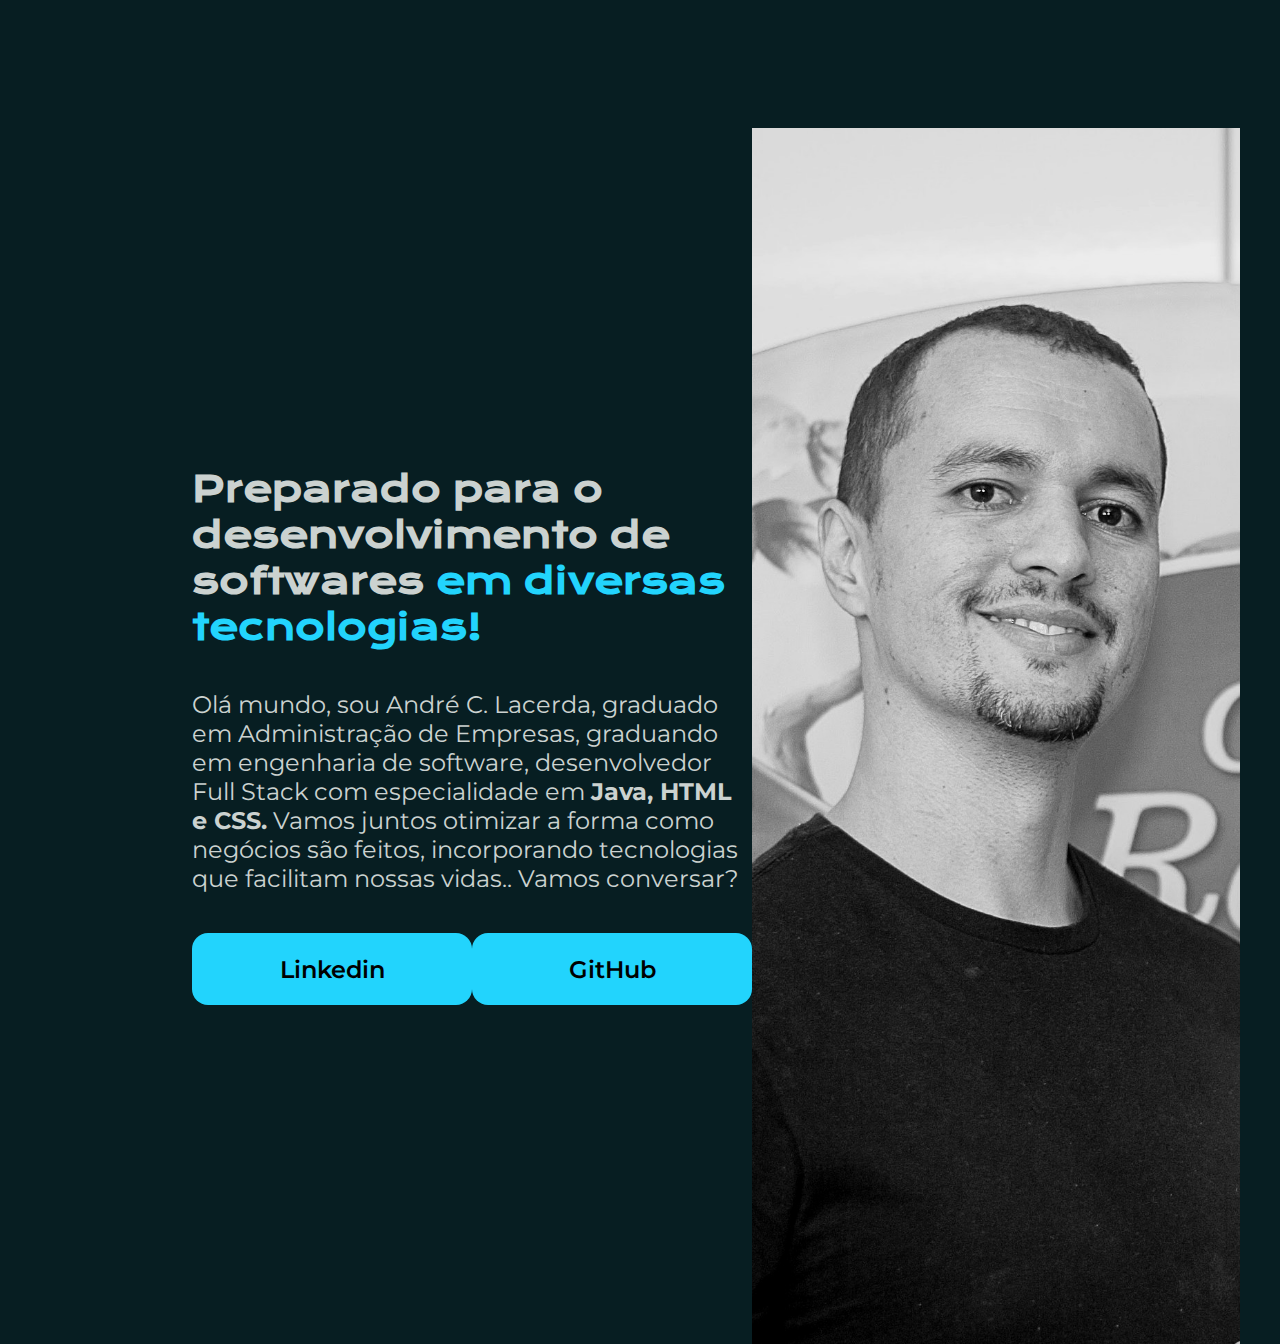
==== index.html @ c035c470 "my repository" ====
<!DOCTYPE html>
<html lang="pt-br">
<head>
    <meta charset="UTF-8">
    <meta name="viewport" content="width=device-width, initial-scale=1.0">
    <title>Portfolio</title>
    <link rel="stylesheet" href="style.css">
</head>
<body>
    <header></header>
    <main class="apresentacao">
        <section class="apresentacao__conteudo">
            <h1 class="apresentacao__conteudo__titulo">Preparado para o desenvolvimento de softwares <strong class="titulo-destaque">em diversas tecnologias!</strong></h1>
            <p class="apresentacao__conteudo__texto">Olá mundo, sou André C. Lacerda, graduado em Administração de Empresas, graduando em engenharia de software, desenvolvedor Full Stack com especialidade em <strong>Java, HTML e CSS.</strong> Vamos juntos otimizar a forma como negócios são feitos, incorporando tecnologias que facilitam nossas vidas.. Vamos conversar?</p>
            <div class="apresentacao__links">
                <a class="apresentacao__links__link" href="https://www.linkedin.com/in/-dev-andrelacerda/">Linkedin</a>
                <a class="apresentacao__links__link" href="https://github.com/andrecordeirol">GitHub</a>
            </div>
        </section>
        <img class="foto" src="andre.jpg" alt="Foto do André">

        
    </main>
    <footer></footer>
    
</body>
</html>
---- style.css ----
@import url('https://fonts.googleapis.com/css2?family=Krona+One&family=Montserrat:wght@400;600&display=swap');

* {
    margin: 0;
    padding: 0;
}

body {
    height: 100vh;
    box-sizing: border-box;
    background-color: #071e22;
    color: #cbd2d0;
}


.titulo-destaque {
    color: #22D4FD;
}

.apresentacao {
    margin: 10% 15%;
    display: flex;
    align-items: center;
    justify-content: space-between;
}

.apresentacao__conteudo {
    width: 615px;
    display: flex;
    flex-direction: column;
    gap: 40px;
}

.apresentacao__conteudo__titulo {
    font-size: 36px;
    font-family: 'Krona One', sans-serif;
}

.apresentacao__conteudo__texto {
    font-size: 24px;
    font-family: 'Montserrat', sans-serif;
}

.apresentacao__links {
    display: flex;
    justify-content: space-between;
}

.apresentacao__links__link {
    background-color: #22D4FD;
    width: 280px;
    text-align: center;
    border-radius: 16px;
    font-size: 24px;
    padding: 21.5px 0;
    text-decoration: none;
    color: black;
    font-family: 'Montserrat', sans-serif;
    font-weight: 600;
}

.foto {
    width: 488px;
    height: auto;
    display: flex;
}
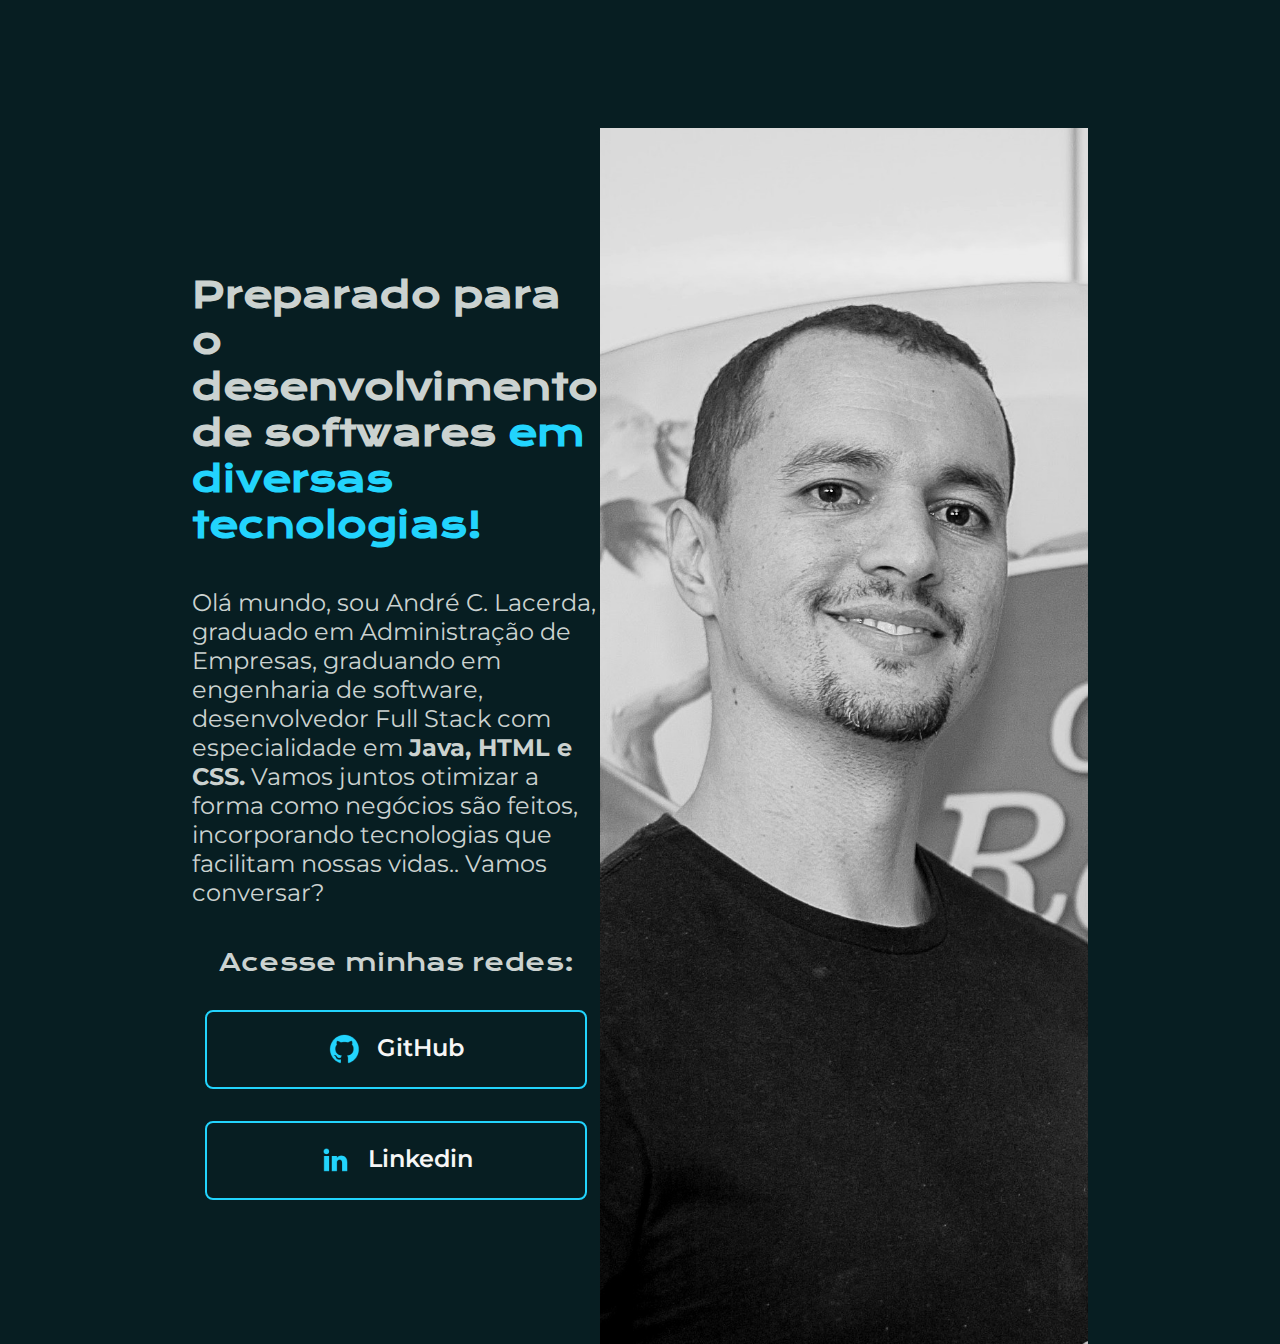
==== commit 16a4baa8: "new content update" ====
--- a/index.html
+++ b/index.html
@@ -13,11 +13,14 @@
             <h1 class="apresentacao__conteudo__titulo">Preparado para o desenvolvimento de softwares <strong class="titulo-destaque">em diversas tecnologias!</strong></h1>
             <p class="apresentacao__conteudo__texto">Olá mundo, sou André C. Lacerda, graduado em Administração de Empresas, graduando em engenharia de software, desenvolvedor Full Stack com especialidade em <strong>Java, HTML e CSS.</strong> Vamos juntos otimizar a forma como negócios são feitos, incorporando tecnologias que facilitam nossas vidas.. Vamos conversar?</p>
             <div class="apresentacao__links">
-                <a class="apresentacao__links__link" href="https://www.linkedin.com/in/-dev-andrelacerda/">Linkedin</a>
-                <a class="apresentacao__links__link" href="https://github.com/andrecordeirol">GitHub</a>
+                <h2 class="apresentacao__links__subtitulo">Acesse minhas redes:</h2>
+                <a class="apresentacao__links__link" href="https://github.com/andrecordeirol"> <img src="/assets/github.png" alt="">GitHub</a>
+                <a class="apresentacao__links__link" href="https://www.linkedin.com/in/-dev-andrelacerda/"> <img src="/assets/linkedin.png" alt="">Linkedin</a>
+                
+                
             </div>
         </section>
-        <img class="foto" src="andre.jpg" alt="Foto do André">
+        <img class="foto" src="/assets/andre.jpg" alt="Foto do André">
 
         
     </main>
--- a/style.css
+++ b/style.css
@@ -42,22 +42,40 @@
     font-family: 'Montserrat', sans-serif;
 }
 
+
+.apresentacao__links__subtitulo {
+    font-family: 'Krona One', sans-serif;
+    font-weight: 400;
+    font-size: 24px;
+}
+
 .apresentacao__links {
     display: flex;
+    flex-direction: column;
     justify-content: space-between;
+    align-items: center;
+    gap: 32px;
 }
 
 .apresentacao__links__link {
-    background-color: #22D4FD;
-    width: 280px;
+    display: flex;
+    justify-content: center;
+    gap: 16px;
+    border: 2px solid #22D4FD; 
+    width: 378px;
     text-align: center;
-    border-radius: 16px;
+    border-radius: 8px;
     font-size: 24px;
     padding: 21.5px 0;
     text-decoration: none;
-    color: black;
+    color: #f6f6f6;
     font-family: 'Montserrat', sans-serif;
     font-weight: 600;
+}
+
+.apresentacao__links__link:hover {
+    background-color: #272727;
+    
 }
 
 .foto {
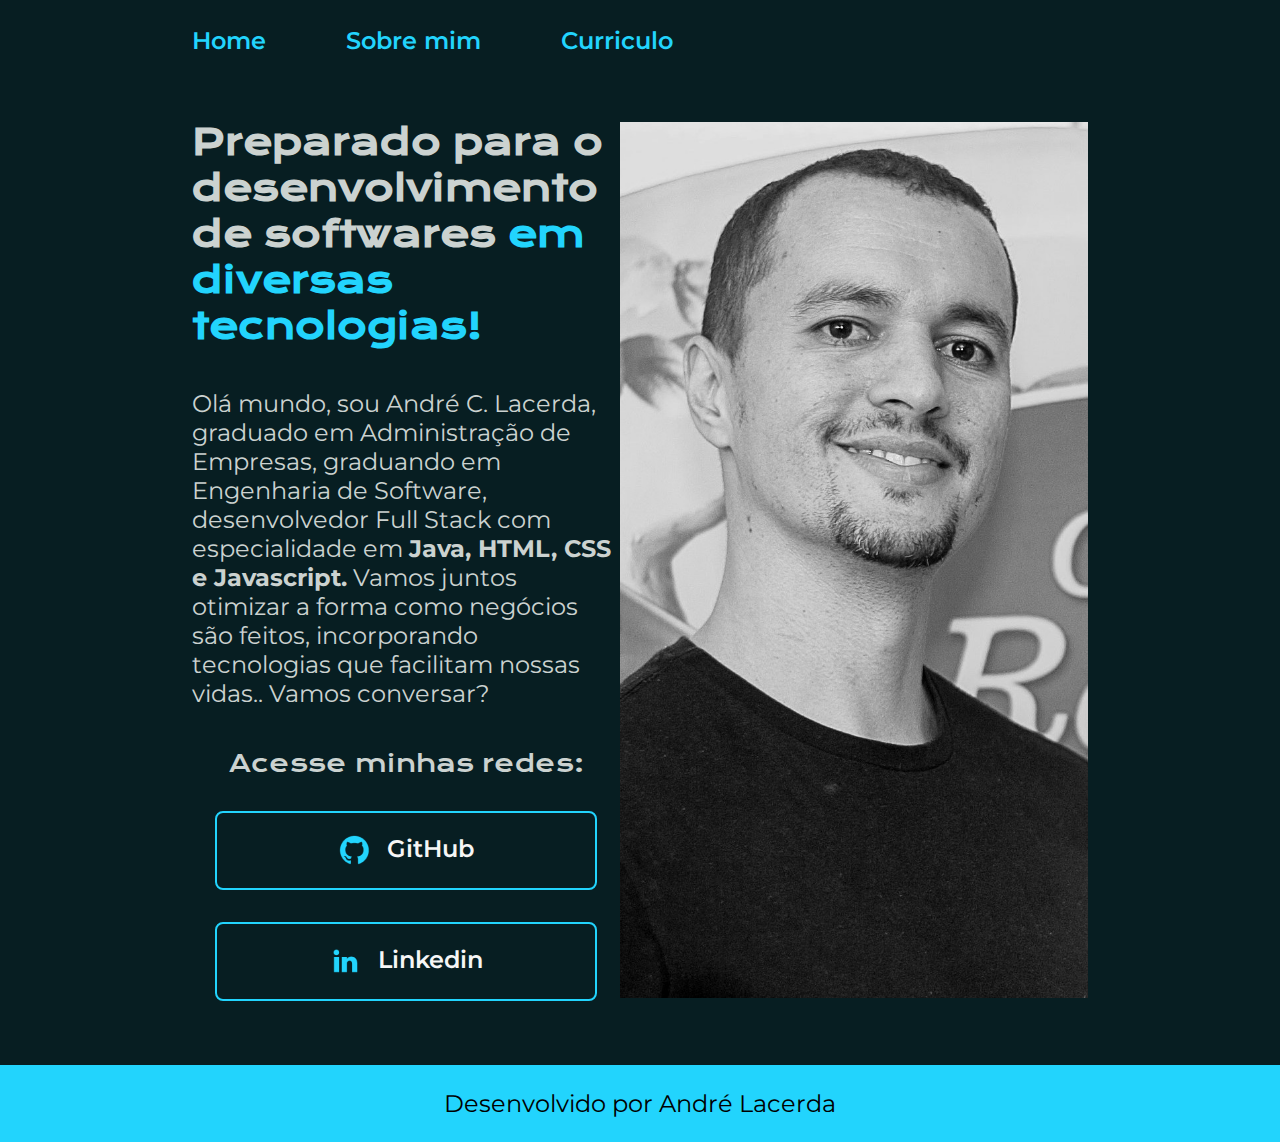
==== commit f852ee65: "pagina inicial" ====
--- a/index.html
+++ b/index.html
@@ -4,14 +4,20 @@
     <meta charset="UTF-8">
     <meta name="viewport" content="width=device-width, initial-scale=1.0">
     <title>Portfolio</title>
-    <link rel="stylesheet" href="style.css">
+    <link rel="stylesheet" href="/styles/style.css">
 </head>
 <body>
-    <header></header>
+    <header class="cabecalho">
+        <nav class="cabecalho__menu">
+            <a class="cabecalho__menu__link" href="index.html">Home</a>
+            <a class="cabecalho__menu__link" href="about.html">Sobre mim</a>
+            <a class="cabecalho__menu__link" href="curriculum.html">Curriculo</a>
+        </nav>
+    </header>
     <main class="apresentacao">
         <section class="apresentacao__conteudo">
             <h1 class="apresentacao__conteudo__titulo">Preparado para o desenvolvimento de softwares <strong class="titulo-destaque">em diversas tecnologias!</strong></h1>
-            <p class="apresentacao__conteudo__texto">Olá mundo, sou André C. Lacerda, graduado em Administração de Empresas, graduando em engenharia de software, desenvolvedor Full Stack com especialidade em <strong>Java, HTML e CSS.</strong> Vamos juntos otimizar a forma como negócios são feitos, incorporando tecnologias que facilitam nossas vidas.. Vamos conversar?</p>
+            <p class="apresentacao__conteudo__texto">Olá mundo, sou André C. Lacerda, graduado em Administração de Empresas, graduando em Engenharia de Software, desenvolvedor Full Stack com especialidade em <strong>Java, HTML, CSS e Javascript.</strong> Vamos juntos otimizar a forma como negócios são feitos, incorporando tecnologias que facilitam nossas vidas.. Vamos conversar?</p>
             <div class="apresentacao__links">
                 <h2 class="apresentacao__links__subtitulo">Acesse minhas redes:</h2>
                 <a class="apresentacao__links__link" href="https://github.com/andrecordeirol"> <img src="/assets/github.png" alt="">GitHub</a>
@@ -20,11 +26,13 @@
                 
             </div>
         </section>
-        <img class="foto" src="/assets/andre.jpg" alt="Foto do André">
+        <img class="foto" src="/assets/andre 2.jpg" alt="Foto do André">
 
         
     </main>
-    <footer></footer>
+    <footer class="rodape">
+        <p>Desenvolvido por André Lacerda</p>
+    </footer>
     
 </body>
 </html>--- a/styles/style.css
+++ b/styles/style.css
@@ -0,0 +1,121 @@
+
+@import url('https://fonts.googleapis.com/css2?family=Krona+One&family=Montserrat:wght@400;600&display=swap');
+
+* {
+    margin: 0;
+    padding: 0;
+}
+
+body {
+    /* height: 100vh; */
+    box-sizing: border-box;
+    background-color: #071e22;
+    color: #cbd2d0;
+}
+
+.cabecalho {
+    padding: 2% 0 0 15% ;       
+}
+
+.cabecalho__menu {
+    display: flex;
+    gap: 80px;
+}
+
+.cabecalho__menu__link {
+    font-family: 'Montserrat', sans-serif;
+    font-size: 24px;
+    font-weight: 600;
+    color: #22D4FD;
+    text-decoration: none;
+}
+
+
+
+.apresentacao {
+    padding: 5% 15%;
+    display: flex;
+    align-items: center;
+    justify-content: space-evenly;
+}
+
+.apresentacao__conteudo {
+    width: 615px;
+    display: flex;
+    flex-direction: column;
+    gap: 40px;
+}
+
+.apresentacao__conteudo__titulo {
+    font-size: 36px;
+    font-family: 'Krona One', sans-serif;
+}
+
+.titulo-destaque {
+    color: #22D4FD;
+}
+
+.apresentacao__conteudo__texto {
+    font-size: 24px;
+    font-family: 'Montserrat', sans-serif;
+}
+
+
+.apresentacao__links__subtitulo {
+    font-family: 'Krona One', sans-serif;
+    font-weight: 400;
+    font-size: 24px;
+}
+
+.apresentacao__links {
+    display: flex;
+    flex-direction: column;
+    justify-content: space-between;
+    align-items: center;
+    gap: 32px;
+}
+
+.apresentacao__links__link {
+    display: flex;
+    justify-content: center;
+    gap: 16px;
+    border: 2px solid #22D4FD; 
+    width: 378px;
+    text-align: center;
+    border-radius: 8px;
+    font-size: 24px;
+    padding: 21.5px 0;
+    text-decoration: none;
+    color: #f6f6f6;
+    font-family: 'Montserrat', sans-serif;
+    font-weight: 600;
+}
+
+.apresentacao__links__link:hover {
+    background-color: #272727;
+    
+}
+
+.foto {
+    width: 467.705px;
+    height: auto;
+    flex-shrink: 0;
+}
+
+.rodape {
+    display: flex;
+    text-align: center;
+    justify-content: center;
+    font-family: 'Montserrat', sans-serif;
+    font-size: 24px;
+    color: black;
+    font-weight: 400;
+    padding: 24px;
+    
+    background-color: #22D4FD;
+}
+
+.rodape:hover {
+    background-color: rgb(40, 230, 270);
+    
+}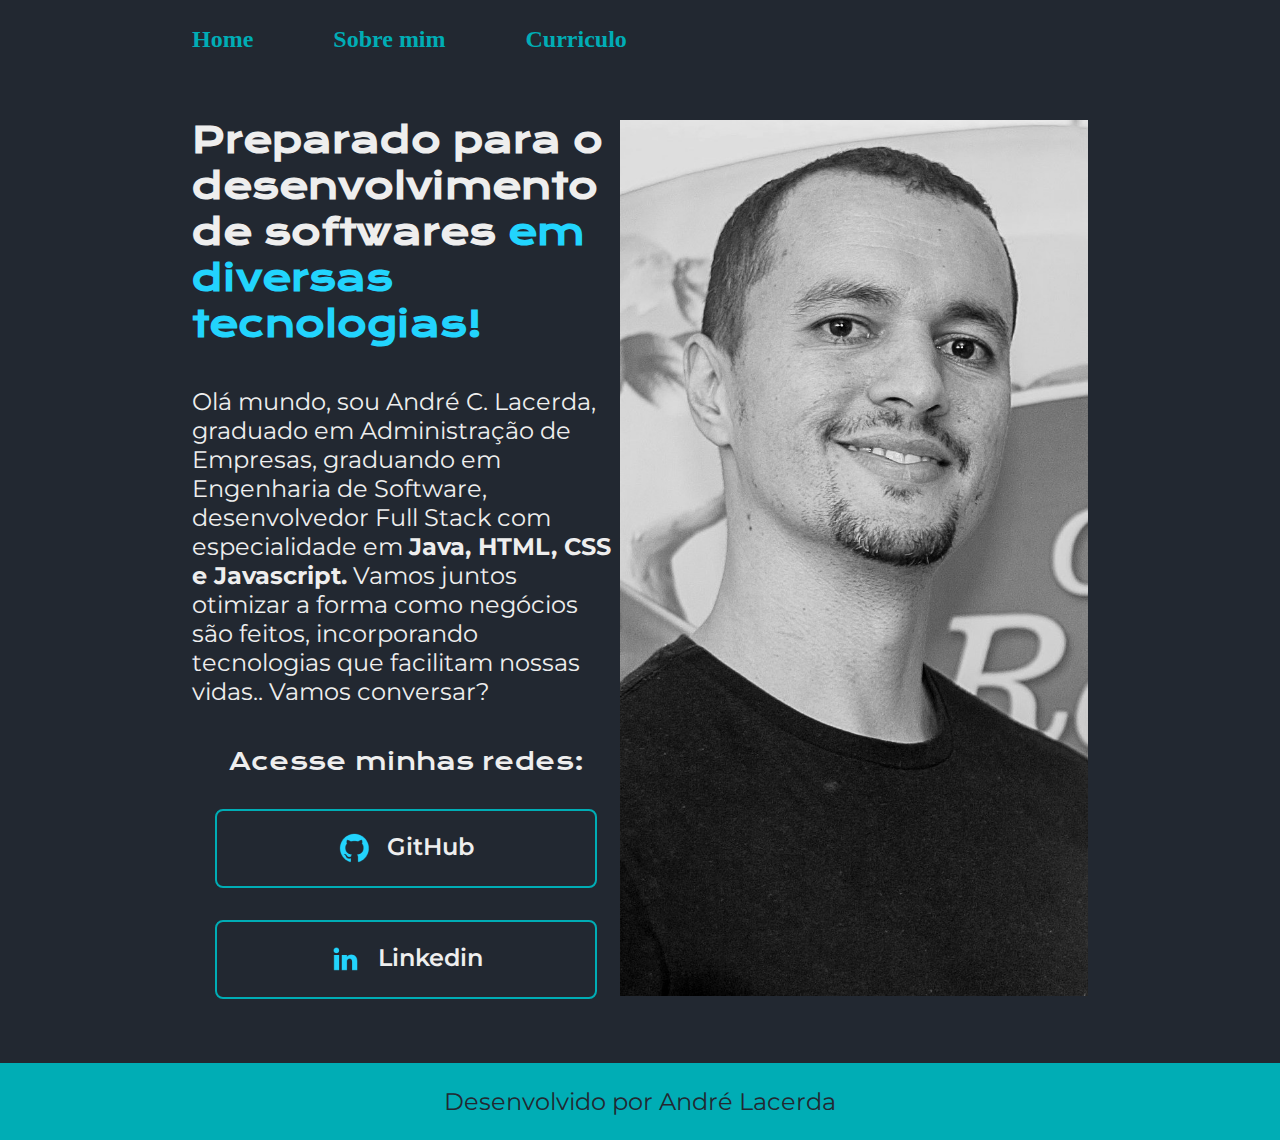
==== commit 1ef15e02: "atualização da pagina sobre mim" ====
--- a/index.html
+++ b/index.html
@@ -1,11 +1,13 @@
 <!DOCTYPE html>
 <html lang="pt-br">
+
 <head>
     <meta charset="UTF-8">
     <meta name="viewport" content="width=device-width, initial-scale=1.0">
     <title>Portfolio</title>
     <link rel="stylesheet" href="/styles/style.css">
 </head>
+
 <body>
     <header class="cabecalho">
         <nav class="cabecalho__menu">
@@ -16,23 +18,30 @@
     </header>
     <main class="apresentacao">
         <section class="apresentacao__conteudo">
-            <h1 class="apresentacao__conteudo__titulo">Preparado para o desenvolvimento de softwares <strong class="titulo-destaque">em diversas tecnologias!</strong></h1>
-            <p class="apresentacao__conteudo__texto">Olá mundo, sou André C. Lacerda, graduado em Administração de Empresas, graduando em Engenharia de Software, desenvolvedor Full Stack com especialidade em <strong>Java, HTML, CSS e Javascript.</strong> Vamos juntos otimizar a forma como negócios são feitos, incorporando tecnologias que facilitam nossas vidas.. Vamos conversar?</p>
+            <h1 class="apresentacao__conteudo__titulo">Preparado para o desenvolvimento de softwares <strong
+                    class="titulo-destaque">em diversas tecnologias!</strong></h1>
+            <p class="apresentacao__conteudo__texto">Olá mundo, sou André C. Lacerda, graduado em Administração de
+                Empresas, graduando em Engenharia de Software, desenvolvedor Full Stack com especialidade em
+                <strong>Java, HTML, CSS e Javascript.</strong> Vamos juntos otimizar a forma como negócios são feitos,
+                incorporando tecnologias que facilitam nossas vidas.. Vamos conversar?</p>
             <div class="apresentacao__links">
                 <h2 class="apresentacao__links__subtitulo">Acesse minhas redes:</h2>
-                <a class="apresentacao__links__link" href="https://github.com/andrecordeirol"> <img src="/assets/github.png" alt="">GitHub</a>
-                <a class="apresentacao__links__link" href="https://www.linkedin.com/in/-dev-andrelacerda/"> <img src="/assets/linkedin.png" alt="">Linkedin</a>
-                
-                
+                <a class="apresentacao__links__link" href="https://github.com/andrecordeirol"> <img
+                        src="/assets/github.png" alt="">GitHub</a>
+                <a class="apresentacao__links__link" href="https://www.linkedin.com/in/-dev-andrelacerda/"> <img
+                        src="/assets/linkedin.png" alt="">Linkedin</a>
+
+
             </div>
         </section>
         <img class="foto" src="/assets/andre 2.jpg" alt="Foto do André">
 
-        
+
     </main>
     <footer class="rodape">
         <p>Desenvolvido por André Lacerda</p>
     </footer>
-    
+
 </body>
+
 </html>--- a/styles/style.css
+++ b/styles/style.css
@@ -1,5 +1,15 @@
-
 @import url('https://fonts.googleapis.com/css2?family=Krona+One&family=Montserrat:wght@400;600&display=swap');
+
+:root {
+    --cor-primaria: #222831;
+    --cor-secundaria: #EEEEEE;
+    --cor-terciaria: #00ADB5;
+    --cor-hover: #393E46;
+
+
+    --fonte-primaria: 'Krona One', sans-serif;
+    --fonte-secundaria: 'Montserrat', sans-serif;
+}
 
 * {
     margin: 0;
@@ -7,14 +17,13 @@
 }
 
 body {
-    /* height: 100vh; */
     box-sizing: border-box;
-    background-color: #071e22;
-    color: #cbd2d0;
+    background-color: var(--cor-primaria);
+    color: var(--cor-secundaria);
 }
 
 .cabecalho {
-    padding: 2% 0 0 15% ;       
+    padding: 2% 0 0 15%;
 }
 
 .cabecalho__menu {
@@ -23,14 +32,12 @@
 }
 
 .cabecalho__menu__link {
-    font-family: 'Montserrat', sans-serif;
+    font-family: var(--cor-secundaria);
     font-size: 24px;
     font-weight: 600;
-    color: #22D4FD;
+    color: var(--cor-terciaria);
     text-decoration: none;
 }
-
-
 
 .apresentacao {
     padding: 5% 15%;
@@ -48,7 +55,7 @@
 
 .apresentacao__conteudo__titulo {
     font-size: 36px;
-    font-family: 'Krona One', sans-serif;
+    font-family: var(--fonte-primaria);
 }
 
 .titulo-destaque {
@@ -57,12 +64,12 @@
 
 .apresentacao__conteudo__texto {
     font-size: 24px;
-    font-family: 'Montserrat', sans-serif;
+    font-family: var(--fonte-secundaria);
 }
 
 
 .apresentacao__links__subtitulo {
-    font-family: 'Krona One', sans-serif;
+    font-family: var(--fonte-primaria);
     font-weight: 400;
     font-size: 24px;
 }
@@ -79,21 +86,20 @@
     display: flex;
     justify-content: center;
     gap: 16px;
-    border: 2px solid #22D4FD; 
+    border: 2px solid var(--cor-terciaria);
     width: 378px;
     text-align: center;
     border-radius: 8px;
     font-size: 24px;
     padding: 21.5px 0;
     text-decoration: none;
-    color: #f6f6f6;
-    font-family: 'Montserrat', sans-serif;
+    color: var(--cor-secundaria);
+    font-family: var(--fonte-secundaria);
     font-weight: 600;
 }
 
 .apresentacao__links__link:hover {
-    background-color: #272727;
-    
+    background-color: var(--cor-hover);
 }
 
 .foto {
@@ -106,16 +112,102 @@
     display: flex;
     text-align: center;
     justify-content: center;
-    font-family: 'Montserrat', sans-serif;
-    font-size: 24px;
-    color: black;
+    font-family: var(--fonte-secundaria);
+    font-size: 24px;
+    color: var(--cor-primaria);
     font-weight: 400;
     padding: 24px;
-    
-    background-color: #22D4FD;
+
+    background-color: var(--cor-terciaria);
 }
 
 .rodape:hover {
-    background-color: rgb(40, 230, 270);
-    
+    background-color: var(--cor-terciaria);
+
+}
+
+.curriculo_texto {
+    font-size: 18px;
+    font-family: var(--fonte-secundaria);
+    text-align: justify;
+}
+
+.curriculo_titulo_subtitulo {
+    font-size: 18px;
+    font-family: var(--fonte-primaria);
+    font-weight: bold;
+    padding-bottom: 5px;
+    padding-top: 5px;
+}
+
+.curriculo_titulo_subtitulo_2 {
+    font-size: 20px;
+    font-family: var(--fonte-primaria);
+    font-weight: bold;
+    padding-bottom: 5px;
+    padding-top: 5px;
+}
+
+.curriculo_titulo {
+    font-size: 24px;
+    font-family: var(--fonte-primaria);
+    padding-top: 10px;
+    padding-bottom: 10px;
+}
+
+.curriculo_titulo_logo {
+    display: flex;
+}
+
+.curriculo {
+    flex-direction: column;
+}
+
+.curriculo_todo {
+    display: flex;
+    flex-direction: column;
+    gap: 10px;
+    padding-left: 100px;
+}
+
+.linha {
+    width: 100%;
+    border-bottom: 1px solid var(--cor-secundaria);
+    padding: 10px;
+    padding-bottom: 10px;
+    gap: 10px;
+}
+
+.icone_curriculo {
+    width: 35px;
+    height: 35px;
+    padding-left: 100px;
+    padding-right: 10px;
+    padding-top: 5px;
+}
+
+.main_class {
+    padding: 5% 15%;
+}
+
+.sobremim {
+    display: flex;
+    padding: 5% 15%;
+    flex-direction: column;
+    justify-content: flex-start;
+}
+
+.sobremim_imagem {
+    display: flex;
+}
+
+.sobremim_imagem_imagem {
+    width: 35px;
+    height: 35px;
+    padding-right: 10px;
+    padding-top: 5px;
+}
+
+.sobremim_body {
+    height: 100vh;
 }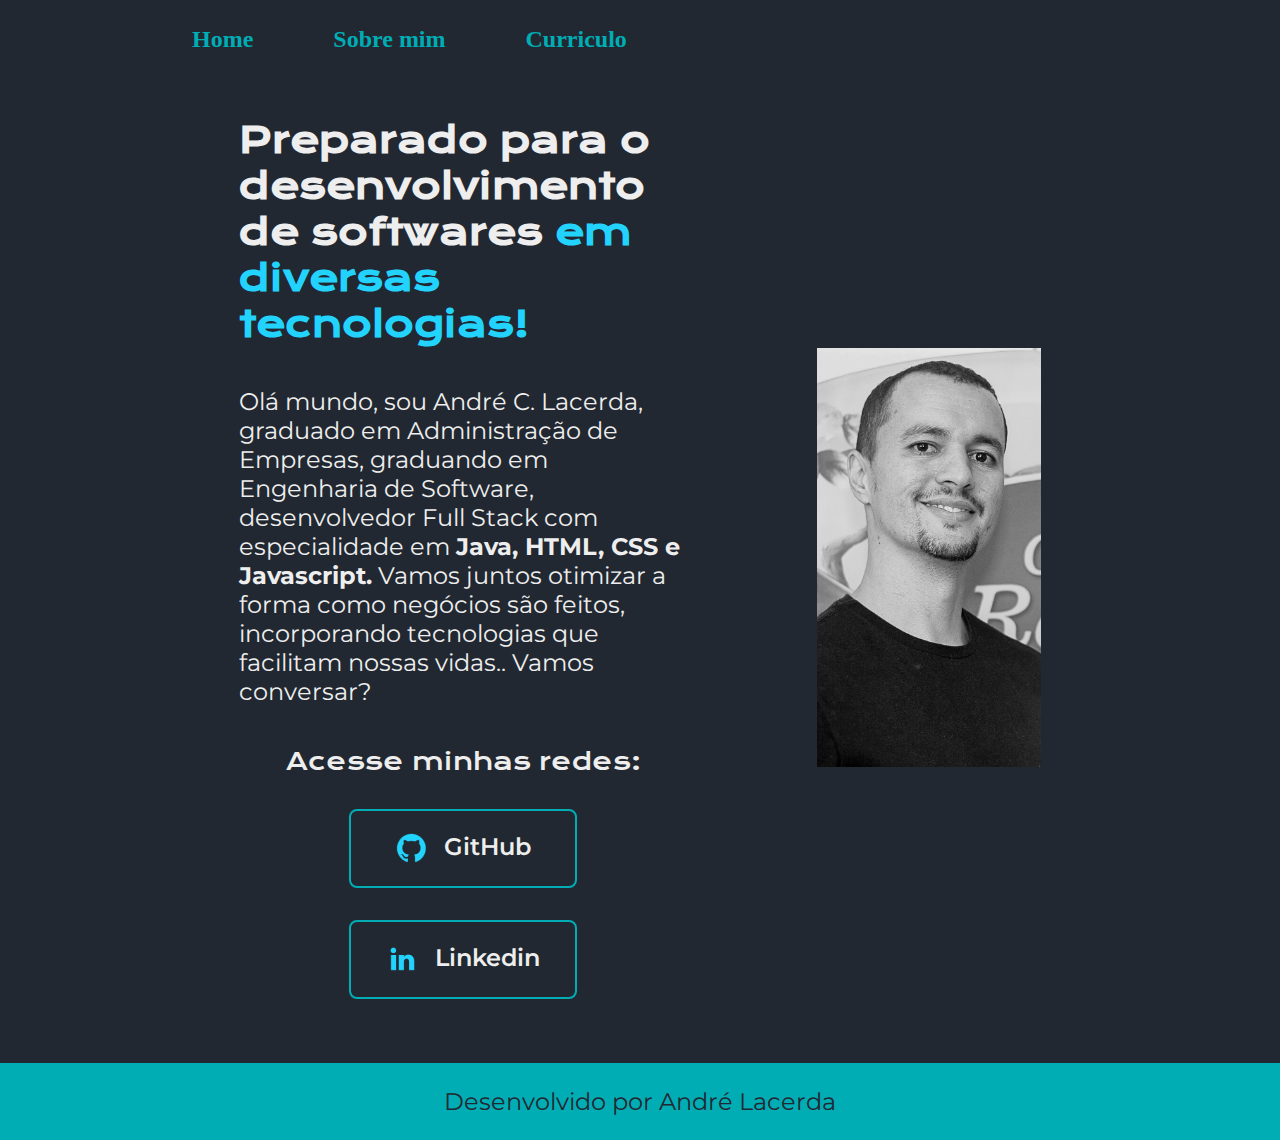
==== commit 2a5c4ee2: "responsive updates and bug fix" ====
--- a/index.html
+++ b/index.html
@@ -26,9 +26,9 @@
                 incorporando tecnologias que facilitam nossas vidas.. Vamos conversar?</p>
             <div class="apresentacao__links">
                 <h2 class="apresentacao__links__subtitulo">Acesse minhas redes:</h2>
-                <a class="apresentacao__links__link" href="https://github.com/andrecordeirol"> <img
+                <a class="apresentacao__links__navegacao" href="https://github.com/andrecordeirol"> <img
                         src="/assets/github.png" alt="">GitHub</a>
-                <a class="apresentacao__links__link" href="https://www.linkedin.com/in/-dev-andrelacerda/"> <img
+                <a class="apresentacao__links__navegacao" href="https://www.linkedin.com/in/-dev-andrelacerda/"> <img
                         src="/assets/linkedin.png" alt="">Linkedin</a>
 
 
--- a/styles/style.css
+++ b/styles/style.css
@@ -1,4 +1,6 @@
 @import url('https://fonts.googleapis.com/css2?family=Krona+One&family=Montserrat:wght@400;600&display=swap');
+
+/* Para transformar uma medida de pixel para rem a escala padrão seria de 16px = 1rem */
 
 :root {
     --cor-primaria: #222831;
@@ -20,6 +22,7 @@
     box-sizing: border-box;
     background-color: var(--cor-primaria);
     color: var(--cor-secundaria);
+    
 }
 
 .cabecalho {
@@ -33,7 +36,7 @@
 
 .cabecalho__menu__link {
     font-family: var(--cor-secundaria);
-    font-size: 24px;
+    font-size: 1.5rem;
     font-weight: 600;
     color: var(--cor-terciaria);
     text-decoration: none;
@@ -44,17 +47,20 @@
     display: flex;
     align-items: center;
     justify-content: space-evenly;
+    gap: 82px;
 }
 
 .apresentacao__conteudo {
-    width: 615px;
+    width: 50%;
     display: flex;
     flex-direction: column;
     gap: 40px;
 }
 
+
+
 .apresentacao__conteudo__titulo {
-    font-size: 36px;
+    font-size: 2.25rem;
     font-family: var(--fonte-primaria);
 }
 
@@ -63,7 +69,7 @@
 }
 
 .apresentacao__conteudo__texto {
-    font-size: 24px;
+    font-size: 1.5rem;
     font-family: var(--fonte-secundaria);
 }
 
@@ -71,7 +77,7 @@
 .apresentacao__links__subtitulo {
     font-family: var(--fonte-primaria);
     font-weight: 400;
-    font-size: 24px;
+    font-size: 1.5rem;
 }
 
 .apresentacao__links {
@@ -82,15 +88,15 @@
     gap: 32px;
 }
 
-.apresentacao__links__link {
+.apresentacao__links__navegacao {
     display: flex;
     justify-content: center;
     gap: 16px;
     border: 2px solid var(--cor-terciaria);
-    width: 378px;
+    width: 50%;
     text-align: center;
     border-radius: 8px;
-    font-size: 24px;
+    font-size: 1.5rem;
     padding: 21.5px 0;
     text-decoration: none;
     color: var(--cor-secundaria);
@@ -103,7 +109,7 @@
 }
 
 .foto {
-    width: 467.705px;
+    width: 25%;
     height: auto;
     flex-shrink: 0;
 }
@@ -113,11 +119,11 @@
     text-align: center;
     justify-content: center;
     font-family: var(--fonte-secundaria);
-    font-size: 24px;
+    font-size: 1.5rem;
     color: var(--cor-primaria);
     font-weight: 400;
     padding: 24px;
-
+    
     background-color: var(--cor-terciaria);
 }
 
@@ -133,7 +139,7 @@
 }
 
 .curriculo_titulo_subtitulo {
-    font-size: 18px;
+    font-size: 1.125rem;
     font-family: var(--fonte-primaria);
     font-weight: bold;
     padding-bottom: 5px;
@@ -141,7 +147,7 @@
 }
 
 .curriculo_titulo_subtitulo_2 {
-    font-size: 20px;
+    font-size: 1.25rem;
     font-family: var(--fonte-primaria);
     font-weight: bold;
     padding-bottom: 5px;
@@ -149,7 +155,7 @@
 }
 
 .curriculo_titulo {
-    font-size: 24px;
+    font-size: 1.5rem;
     font-family: var(--fonte-primaria);
     padding-top: 10px;
     padding-bottom: 10px;
@@ -210,4 +216,24 @@
 
 .sobremim_body {
     height: 100vh;
+}
+
+@media (max-width: 1200px) {
+    
+    .cabecalho {
+        padding: 10%;
+    }
+    
+    .cabecalho__menu {
+        justify-content: center;
+    }
+    
+    .apresentacao {
+        flex-direction: column-reverse;
+        padding: 5%;
+        }
+
+    .apresentacao__conteudo {
+        width: auto;
+    }
 }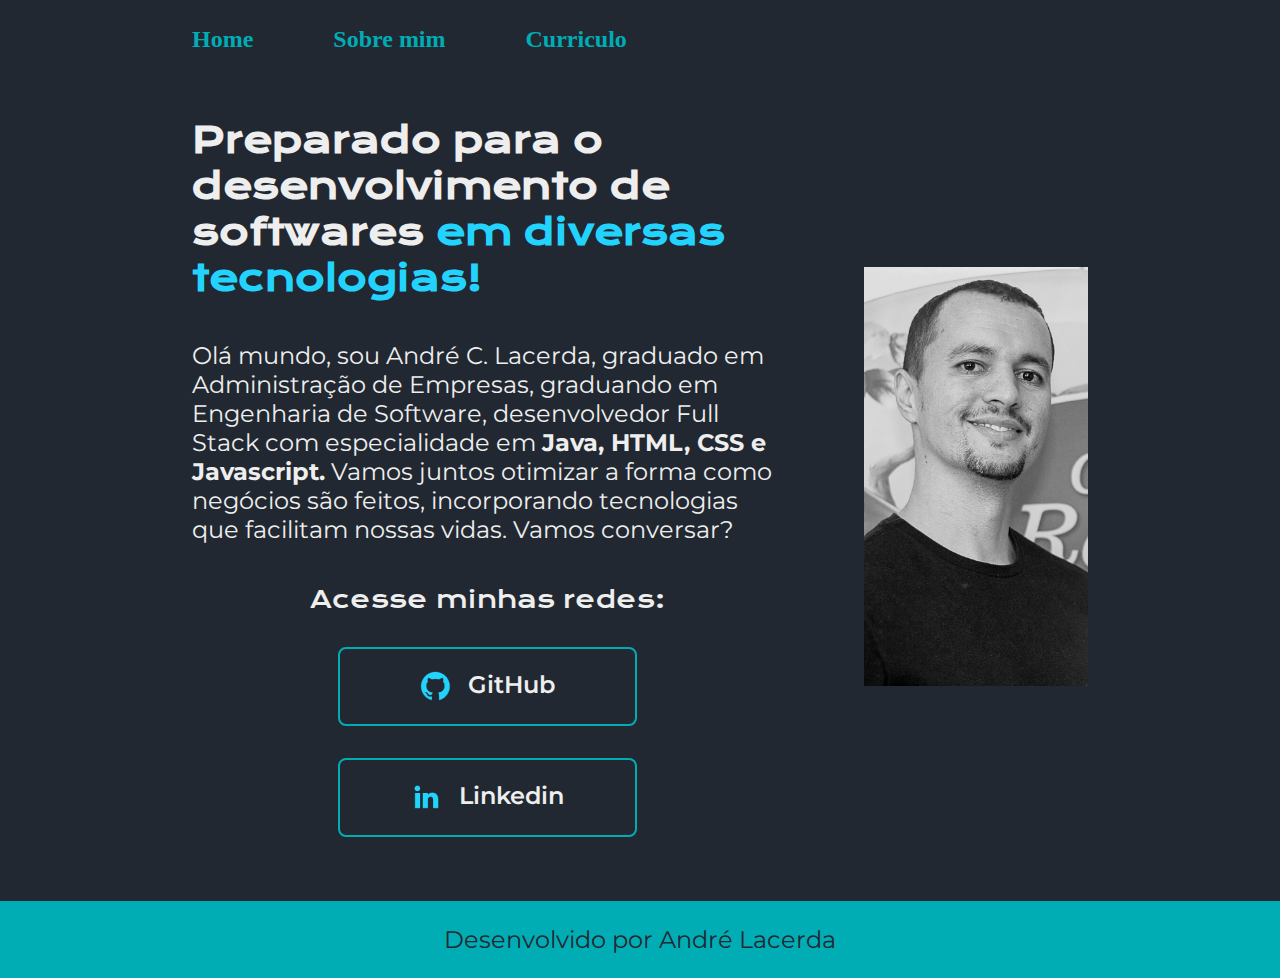
==== commit 161f9884: "atualização em responsividade" ====
--- a/index.html
+++ b/index.html
@@ -23,7 +23,7 @@
             <p class="apresentacao__conteudo__texto">Olá mundo, sou André C. Lacerda, graduado em Administração de
                 Empresas, graduando em Engenharia de Software, desenvolvedor Full Stack com especialidade em
                 <strong>Java, HTML, CSS e Javascript.</strong> Vamos juntos otimizar a forma como negócios são feitos,
-                incorporando tecnologias que facilitam nossas vidas.. Vamos conversar?</p>
+                incorporando tecnologias que facilitam nossas vidas. Vamos conversar?</p>
             <div class="apresentacao__links">
                 <h2 class="apresentacao__links__subtitulo">Acesse minhas redes:</h2>
                 <a class="apresentacao__links__navegacao" href="https://github.com/andrecordeirol"> <img
--- a/styles/style.css
+++ b/styles/style.css
@@ -51,7 +51,7 @@
 }
 
 .apresentacao__conteudo {
-    width: 50%;
+    /* width: 50%; */
     display: flex;
     flex-direction: column;
     gap: 40px;
@@ -132,8 +132,26 @@
 
 }
 
+.main_class {
+    padding: 5% 15%;
+}
+
+.curriculo_titulo_logo {
+    display: flex;
+}
+
+.curriculo {
+    flex-direction: column;
+}
+
+/* .curriculo_todo {
+    display: flex;
+    flex-direction: column;
+    gap: 0.625rem;
+} */
+
 .curriculo_texto {
-    font-size: 18px;
+    font-size: 1.125rempx;
     font-family: var(--fonte-secundaria);
     text-align: justify;
 }
@@ -142,65 +160,45 @@
     font-size: 1.125rem;
     font-family: var(--fonte-primaria);
     font-weight: bold;
-    padding-bottom: 5px;
-    padding-top: 5px;
+    padding-bottom: 0.31rem;
+    padding-top: 0.31rem;
 }
 
 .curriculo_titulo_subtitulo_2 {
     font-size: 1.25rem;
     font-family: var(--fonte-primaria);
     font-weight: bold;
-    padding-bottom: 5px;
-    padding-top: 5px;
+    padding-bottom: 0.31rem;
+    padding-top: 0.31rem;
 }
 
 .curriculo_titulo {
     font-size: 1.5rem;
     font-family: var(--fonte-primaria);
-    padding-top: 10px;
-    padding-bottom: 10px;
-}
-
-.curriculo_titulo_logo {
-    display: flex;
-}
-
-.curriculo {
-    flex-direction: column;
-}
-
-.curriculo_todo {
-    display: flex;
-    flex-direction: column;
-    gap: 10px;
-    padding-left: 100px;
+    padding-top: 0.625rem;
+    padding-bottom: 0.625rem;
 }
 
 .linha {
     width: 100%;
-    border-bottom: 1px solid var(--cor-secundaria);
-    padding: 10px;
-    padding-bottom: 10px;
-    gap: 10px;
+    border-bottom: 0.1rem solid var(--cor-secundaria);
+    padding: 0.625rem;
+    padding-bottom: 0.625rem;
+    gap: 0.625rem;
 }
 
 .icone_curriculo {
-    width: 35px;
-    height: 35px;
-    padding-left: 100px;
-    padding-right: 10px;
-    padding-top: 5px;
-}
-
-.main_class {
+    width: 2.18rem;
+    height: 2.18rem;
+    padding-right: 0.625rem;
+    padding-top: 0.31rem;
+}
+
+.sobremim {
+    display: flex;
     padding: 5% 15%;
-}
-
-.sobremim {
-    display: flex;
-    padding: 5% 15%;
-    flex-direction: column;
-    justify-content: flex-start;
+    flex-direction: column;
+    justify-content: space-between;
 }
 
 .sobremim_imagem {
@@ -218,22 +216,46 @@
     height: 100vh;
 }
 
-@media (max-width: 1200px) {
-    
+@media (max-width: 1200px) {   
     .cabecalho {
-        padding: 10%;
+        padding: 5%;
     }
     
     .cabecalho__menu {
-        justify-content: center;
+        justify-content: space-evenly;
+        gap: 6%;
     }
     
     .apresentacao {
         flex-direction: column-reverse;
         padding: 5%;
+        /* align-items: stretch; */
+        /* align-content: center; */
+        gap: 10px;
         }
 
     .apresentacao__conteudo {
         width: auto;
     }
-}+
+    .apresentacao__conteudo__titulo {
+        hyphens: auto;
+        font-size: 1.8rem;
+    }
+
+    .main_class {
+        padding: 5%;
+    }
+
+    .sobremim {
+        padding: 5%;
+    }
+
+    .icone_curriculo {
+        width: 2.18rem;
+        height: 2.18rem;
+        padding-left: 1rem;
+        padding-right: 0.625rem;
+        padding-top: 0.31rem;
+    }
+}
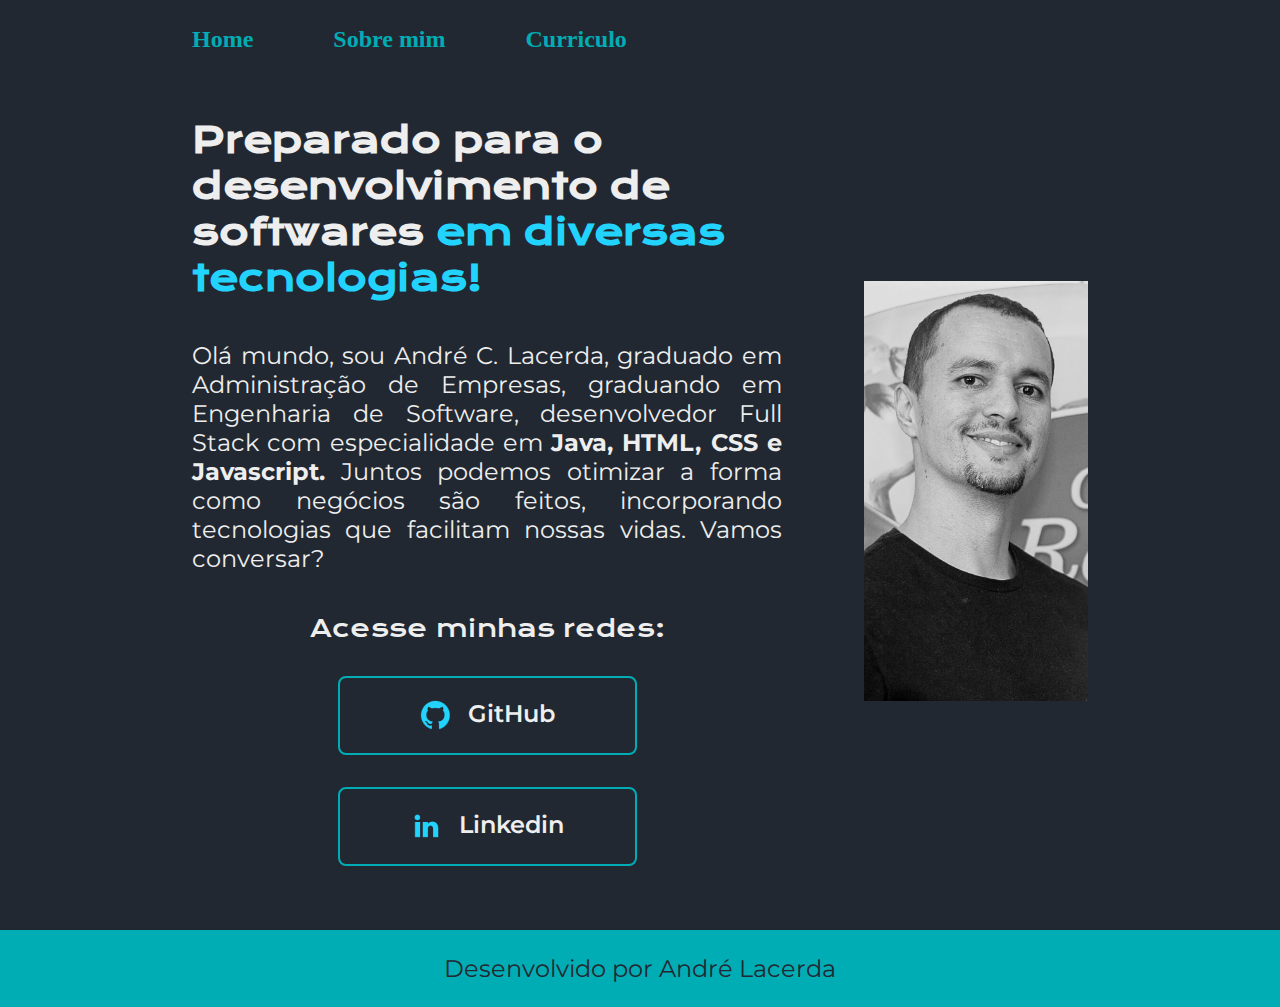
==== commit 95b33c97: "Correções de semântica" ====
--- a/index.html
+++ b/index.html
@@ -22,7 +22,7 @@
                     class="titulo-destaque">em diversas tecnologias!</strong></h1>
             <p class="apresentacao__conteudo__texto">Olá mundo, sou André C. Lacerda, graduado em Administração de
                 Empresas, graduando em Engenharia de Software, desenvolvedor Full Stack com especialidade em
-                <strong>Java, HTML, CSS e Javascript.</strong> Vamos juntos otimizar a forma como negócios são feitos,
+                <strong>Java, HTML, CSS e Javascript.</strong> Juntos podemos otimizar a forma como negócios são feitos,
                 incorporando tecnologias que facilitam nossas vidas. Vamos conversar?</p>
             <div class="apresentacao__links">
                 <h2 class="apresentacao__links__subtitulo">Acesse minhas redes:</h2>
--- a/styles/style.css
+++ b/styles/style.css
@@ -7,8 +7,6 @@
     --cor-secundaria: #EEEEEE;
     --cor-terciaria: #00ADB5;
     --cor-hover: #393E46;
-
-
     --fonte-primaria: 'Krona One', sans-serif;
     --fonte-secundaria: 'Montserrat', sans-serif;
 }
@@ -22,7 +20,6 @@
     box-sizing: border-box;
     background-color: var(--cor-primaria);
     color: var(--cor-secundaria);
-    
 }
 
 .cabecalho {
@@ -51,13 +48,10 @@
 }
 
 .apresentacao__conteudo {
-    /* width: 50%; */
     display: flex;
     flex-direction: column;
     gap: 40px;
 }
-
-
 
 .apresentacao__conteudo__titulo {
     font-size: 2.25rem;
@@ -71,8 +65,8 @@
 .apresentacao__conteudo__texto {
     font-size: 1.5rem;
     font-family: var(--fonte-secundaria);
-}
-
+    text-align: justify;
+}
 
 .apresentacao__links__subtitulo {
     font-family: var(--fonte-primaria);
@@ -123,13 +117,11 @@
     color: var(--cor-primaria);
     font-weight: 400;
     padding: 24px;
-    
     background-color: var(--cor-terciaria);
 }
 
 .rodape:hover {
     background-color: var(--cor-terciaria);
-
 }
 
 .main_class {
@@ -143,12 +135,6 @@
 .curriculo {
     flex-direction: column;
 }
-
-/* .curriculo_todo {
-    display: flex;
-    flex-direction: column;
-    gap: 0.625rem;
-} */
 
 .curriculo_texto {
     font-size: 1.125rempx;
@@ -216,23 +202,21 @@
     height: 100vh;
 }
 
-@media (max-width: 1200px) {   
+@media (max-width: 1200px) {
     .cabecalho {
         padding: 5%;
     }
-    
+
     .cabecalho__menu {
         justify-content: space-evenly;
         gap: 6%;
     }
-    
+
     .apresentacao {
+        padding: 5%;
         flex-direction: column-reverse;
-        padding: 5%;
-        /* align-items: stretch; */
-        /* align-content: center; */
         gap: 10px;
-        }
+    }
 
     .apresentacao__conteudo {
         width: auto;
@@ -258,4 +242,4 @@
         padding-right: 0.625rem;
         padding-top: 0.31rem;
     }
-}
+}